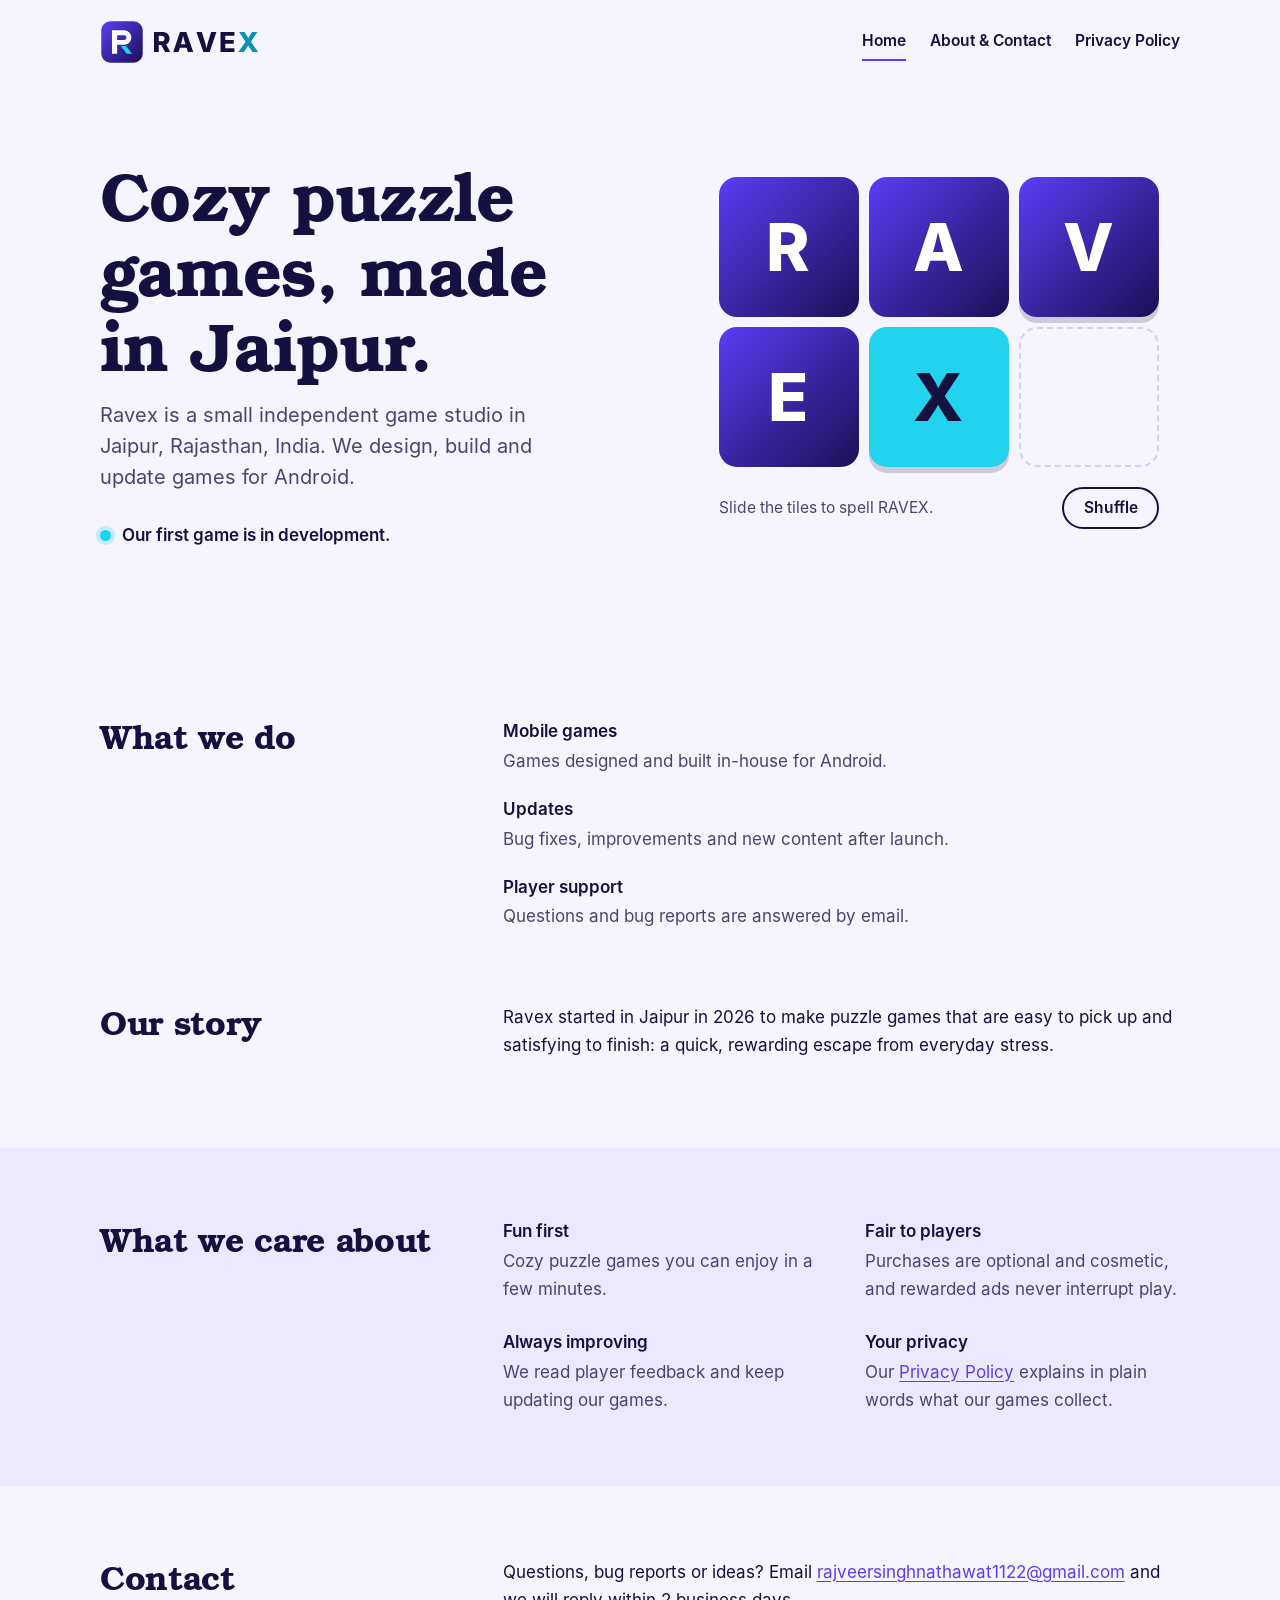
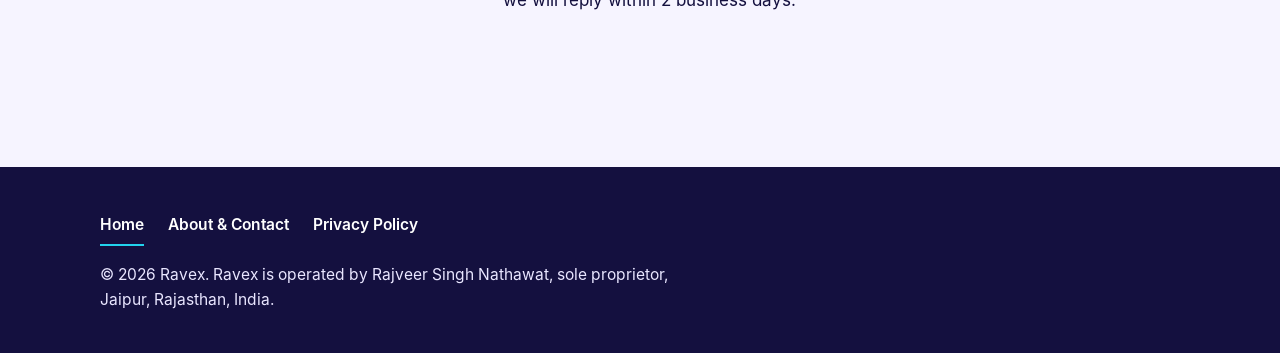
==== index.html @ 4af7b68d "Publish Ravex website" ====
<!doctype html>
<html lang="en">
<head>
<meta charset="utf-8">
<meta name="viewport" content="width=device-width, initial-scale=1">
<title>Ravex | Cozy puzzle games made in Jaipur</title>
<meta name="description" content="Ravex is a small independent game studio in Jaipur, Rajasthan, India, making cozy puzzle games for Android.">
<meta name="theme-color" content="#f6f4ff">
<link rel="icon" href="favicon.svg" type="image/svg+xml">
<link rel="icon" href="favicon.ico" sizes="48x48">
<link rel="icon" href="favicon-32.png" type="image/png" sizes="32x32">
<link rel="apple-touch-icon" href="apple-touch-icon.png">
<link rel="stylesheet" href="style.css">
<!-- To verify this site in Google Search Console with a meta tag, paste the tag here. -->
</head>
<body>
<a class="skip" href="#main">Skip to content</a>
<header class="site-header">
  <div class="wrap">
    <a class="brand" href="index.html"><img src="assets/ravex-logo.svg" alt="Ravex"></a>
    <nav class="nav" aria-label="Main"><a href="index.html" aria-current="page">Home</a><a href="about.html">About &amp; Contact</a><a href="privacy.html">Privacy Policy</a></nav>
  </div>
</header>
<main id="main">
<section class="hero">
  <div class="wrap">
    <div class="hero-copy">
      <h1>Cozy puzzle games, made in Jaipur.</h1>
      <p class="lead">Ravex is a small independent game studio in Jaipur, Rajasthan, India. We design, build and update games for Android.</p>
      <p class="status"><span class="dot" aria-hidden="true"></span>Our first game is in development.</p>
    </div>
    <div class="play">
      <div class="board" data-board></div>
      <div class="play-bar">
        <p data-board-status aria-live="polite">Slide the tiles to spell RAVEX.</p>
        <button class="btn" type="button" data-shuffle>Shuffle</button>
      </div>
    </div>
  </div>
</section>

<section class="section">
  <div class="wrap split">
    <h2>What we do</h2>
    <dl class="facts">
      <div><dt>Mobile games</dt><dd>Games designed and built in-house for Android.</dd></div>
      <div><dt>Updates</dt><dd>Bug fixes, improvements and new content after launch.</dd></div>
      <div><dt>Player support</dt><dd>Questions and bug reports are answered by email.</dd></div>
    </dl>
  </div>
</section>

<section class="section" style="padding-top:0">
  <div class="wrap split">
    <h2>Our story</h2>
    <div class="prose">
      <p>Ravex started in Jaipur in 2026 to make puzzle games that are easy to pick up and satisfying to finish: a quick, rewarding escape from everyday stress.</p>
    </div>
  </div>
</section>

<section class="section band">
  <div class="wrap split">
    <h2>What we care about</h2>
    <ul class="values">
      <li><h3>Fun first</h3><p>Cozy puzzle games you can enjoy in a few minutes.</p></li>
      <li><h3>Fair to players</h3><p>Purchases are optional and cosmetic, and rewarded ads never interrupt play.</p></li>
      <li><h3>Always improving</h3><p>We read player feedback and keep updating our games.</p></li>
      <li><h3>Your privacy</h3><p>Our <a href="privacy.html">Privacy Policy</a> explains in plain words what our games collect.</p></li>
    </ul>
  </div>
</section>

<section class="section">
  <div class="wrap split">
    <h2>Contact</h2>
    <div class="prose">
      <p>Questions, bug reports or ideas? Email <a href="mailto:rajveersinghnathawat1122@gmail.com">rajveersinghnathawat1122@gmail.com</a> and we will reply within 2 business days.</p>
    </div>
  </div>
</section>
</main>
<footer class="site-footer">
  <div class="wrap">
    <nav class="nav" aria-label="Footer"><a href="index.html" aria-current="page">Home</a><a href="about.html">About &amp; Contact</a><a href="privacy.html">Privacy Policy</a></nav>
    <p>&copy; 2026 Ravex. Ravex is operated by Rajveer Singh Nathawat, sole proprietor, Jaipur, Rajasthan, India.</p>
  </div>
</footer>
<script src="puzzle.js" defer></script>
</body>
</html>
---- style.css ----
/* Ravex site. System-free: fonts are bundled in assets/fonts, nothing loads from third parties. */

@font-face { font-family: "Bonum"; src: url("assets/fonts/bonum-bold.woff") format("woff"); font-weight: 700; font-display: swap; }
@font-face { font-family: "Inter"; src: url("assets/fonts/inter-regular.woff") format("woff"); font-weight: 400; font-display: swap; }
@font-face { font-family: "Inter"; src: url("assets/fonts/inter-semibold.woff") format("woff"); font-weight: 600; font-display: swap; }
@font-face { font-family: "Inter"; src: url("assets/fonts/inter-extrabold.woff") format("woff"); font-weight: 800; font-display: swap; }

:root {
  --paper: #f6f4ff;
  --tint: #ece8ff;
  --ink: #14103f;
  --muted: #4a4570;
  --line: #d6d0f5;
  --violet: #5b3df5;
  --deep: #1a1055;
  --cyan: #22d3ee;
  --radius: 18px;
  --gap: 10px;
  --wrap: 1080px;
  --serif: "Bonum", "Bookman Old Style", Bookman, Georgia, serif;
  --sans: "Inter", system-ui, -apple-system, "Segoe UI", Roboto, sans-serif;
}

*, *::before, *::after { box-sizing: border-box; }

html { -webkit-text-size-adjust: 100%; }

body {
  margin: 0;
  background: var(--paper);
  color: var(--ink);
  font: 400 1.0625rem/1.65 var(--sans);
}

img { max-width: 100%; display: block; }

a { color: var(--violet); text-underline-offset: 0.18em; }
a:hover { color: var(--deep); }

:focus-visible { outline: 3px solid var(--violet); outline-offset: 3px; border-radius: 4px; }

.skip { position: absolute; left: 1rem; top: -4rem; background: var(--ink); color: #fff; padding: 0.6rem 1rem; border-radius: 8px; z-index: 10; }
.skip:focus { top: 1rem; }

.wrap { width: min(100% - 2rem, var(--wrap)); margin-inline: auto; }

/* Header */
.site-header { padding-block: 1.25rem; }
.site-header .wrap { display: flex; flex-wrap: wrap; align-items: center; justify-content: space-between; gap: 0.75rem 2rem; }
.brand img { height: 44px; width: auto; }
.nav { display: flex; flex-wrap: wrap; gap: 0.25rem 1.5rem; }
.nav a { color: var(--ink); text-decoration: none; font-weight: 600; font-size: 0.97rem; padding: 0.35rem 0; border-bottom: 2px solid transparent; }
.nav a:hover { border-bottom-color: var(--line); color: var(--ink); }
.nav a[aria-current="page"] { border-bottom-color: var(--violet); }

/* Type */
h1, h2 { font-family: var(--serif); font-weight: 700; line-height: 1.1; margin: 0; letter-spacing: -0.01em; }
h1 { font-size: clamp(2.5rem, 6.2vw, 4.25rem); }
h2 { font-size: clamp(1.6rem, 3.2vw, 2.1rem); }
h3 { font: 600 1.0625rem/1.4 var(--sans); margin: 0; }
p { margin: 0 0 1em; }

.lead { font-size: 1.25rem; line-height: 1.55; color: var(--muted); max-width: 34ch; }

/* Hero */
.hero { padding-block: clamp(2rem, 6vw, 4.5rem) clamp(3rem, 8vw, 6rem); }
.hero .wrap { display: grid; gap: 3rem; align-items: center; }
.hero h1 { max-width: 12ch; margin-bottom: 1.25rem; }
.status { display: flex; align-items: center; gap: 0.65rem; font-weight: 600; margin: 1.75rem 0 0; }
.status .dot { width: 0.7rem; height: 0.7rem; border-radius: 50%; background: var(--cyan); box-shadow: 0 0 0 4px rgba(34, 211, 238, 0.25); }

@media (min-width: 880px) {
  .hero .wrap { grid-template-columns: 1.05fr 0.95fr; gap: 4rem; }
}

/* Sliding-tile puzzle that spells RAVEX */
.play { max-width: 440px; width: 100%; justify-self: center; }
.board { position: relative; display: grid; grid-template-columns: repeat(3, 1fr); gap: var(--gap); container-type: inline-size; }
.slot { aspect-ratio: 1; border: 2px dashed var(--line); border-radius: var(--radius); }
.tile {
  position: absolute; top: 0; left: 0;
  width: calc((100% - 2 * var(--gap)) / 3);
  aspect-ratio: 1;
  display: grid; place-items: center;
  border: 0; border-radius: var(--radius);
  background: linear-gradient(135deg, var(--violet), var(--deep));
  color: #fff;
  font: 800 15cqw/1 var(--sans);
  letter-spacing: 0.02em;
  cursor: default;
  transform: translate(calc(var(--c) * (100% + var(--gap))), calc(var(--r) * (100% + var(--gap))));
  transition: transform 0.22s cubic-bezier(0.3, 0.7, 0.3, 1), box-shadow 0.15s;
  -webkit-tap-highlight-color: transparent;
}
.tile[data-letter="X"] { background: var(--cyan); color: var(--ink); }
.tile.is-movable { cursor: pointer; box-shadow: 0 6px 0 rgba(20, 16, 63, 0.18); }
.tile.is-movable:hover { box-shadow: 0 8px 0 rgba(20, 16, 63, 0.22); }
.board.is-shuffling .tile { transition-duration: 0.08s; }

.play-bar { display: flex; flex-wrap: wrap; align-items: center; gap: 0.75rem 1.25rem; margin-top: 1.25rem; }
.play-bar p { margin: 0; color: var(--muted); font-size: 0.97rem; flex: 1 1 14rem; }
.btn { font: 600 0.97rem/1 var(--sans); color: var(--ink); background: transparent; border: 2px solid var(--ink); border-radius: 999px; padding: 0.7rem 1.2rem; cursor: pointer; }
.btn:hover { background: var(--ink); color: #fff; }

/* Content sections */
.section { padding-block: clamp(2.5rem, 6vw, 4.5rem); }
.split { display: grid; gap: 1.25rem 4rem; }
@media (min-width: 880px) { .split { grid-template-columns: 1fr 2fr; } }

.facts { margin: 0; display: grid; gap: 1.25rem; }
.facts dt { font-weight: 600; }
.facts dd { margin: 0.1rem 0 0; color: var(--muted); }

.prose { max-width: 62ch; }
.prose p { color: var(--ink); }
.prose h2 { margin: 2.5rem 0 0.75rem; }
.prose h2:first-child { margin-top: 0; }
.prose ul { padding-left: 1.2rem; }

/* Values band */
.band { background: var(--tint); }
.values { display: grid; gap: 1.75rem 3rem; margin: 0; padding: 0; list-style: none; }
@media (min-width: 700px) { .values { grid-template-columns: 1fr 1fr; } }
.values p { margin: 0.2rem 0 0; color: var(--muted); }

/* Page header for inner pages */
.page-head { padding-block: clamp(2rem, 5vw, 3.5rem) 0.5rem; }
.page-head p { color: var(--muted); margin: 0.75rem 0 0; }

/* Footer */
.site-footer { background: var(--ink); color: #e9e6ff; margin-top: clamp(2rem, 6vw, 4rem); padding-block: 2.5rem; font-size: 0.97rem; }
.site-footer a { color: #fff; }
.site-footer .wrap { display: grid; gap: 1rem; }
.site-footer p { margin: 0; max-width: 60ch; }
.site-footer .nav a { color: #fff; font-size: 0.97rem; }
.site-footer .nav a:hover { border-bottom-color: rgba(255, 255, 255, 0.4); color: #fff; }
.site-footer .nav a[aria-current="page"] { border-bottom-color: var(--cyan); }

@media (prefers-reduced-motion: reduce) {
  .tile, .board.is-shuffling .tile { transition: none; }
}
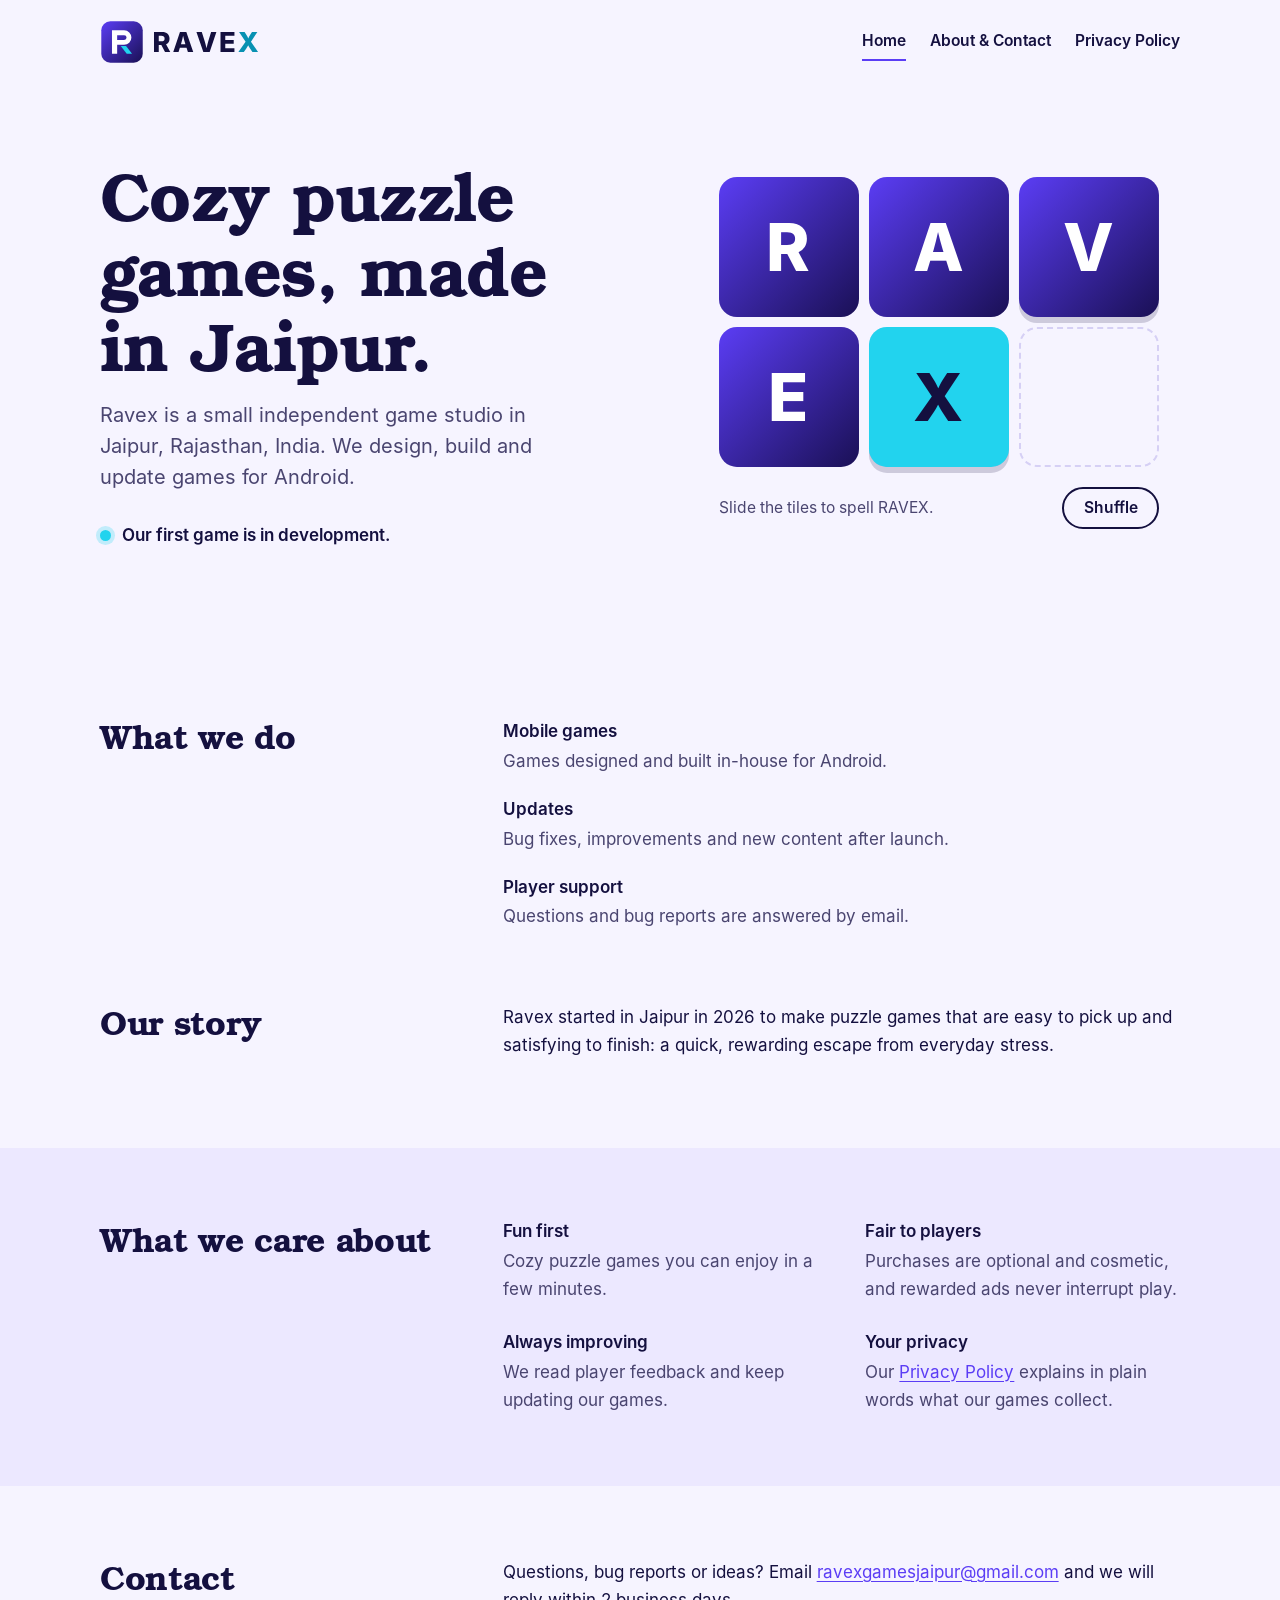
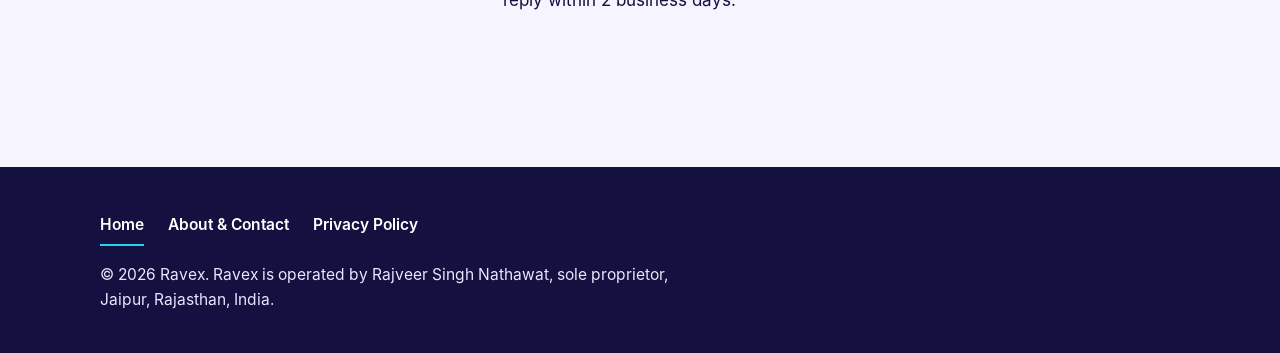
==== commit 64f2fe29: "Update studio contact email" ====
--- a/index.html
+++ b/index.html
@@ -75,7 +75,7 @@
   <div class="wrap split">
     <h2>Contact</h2>
     <div class="prose">
-      <p>Questions, bug reports or ideas? Email <a href="mailto:rajveersinghnathawat1122@gmail.com">rajveersinghnathawat1122@gmail.com</a> and we will reply within 2 business days.</p>
+      <p>Questions, bug reports or ideas? Email <a href="mailto:ravexgamesjaipur@gmail.com">ravexgamesjaipur@gmail.com</a> and we will reply within 2 business days.</p>
     </div>
   </div>
 </section>
